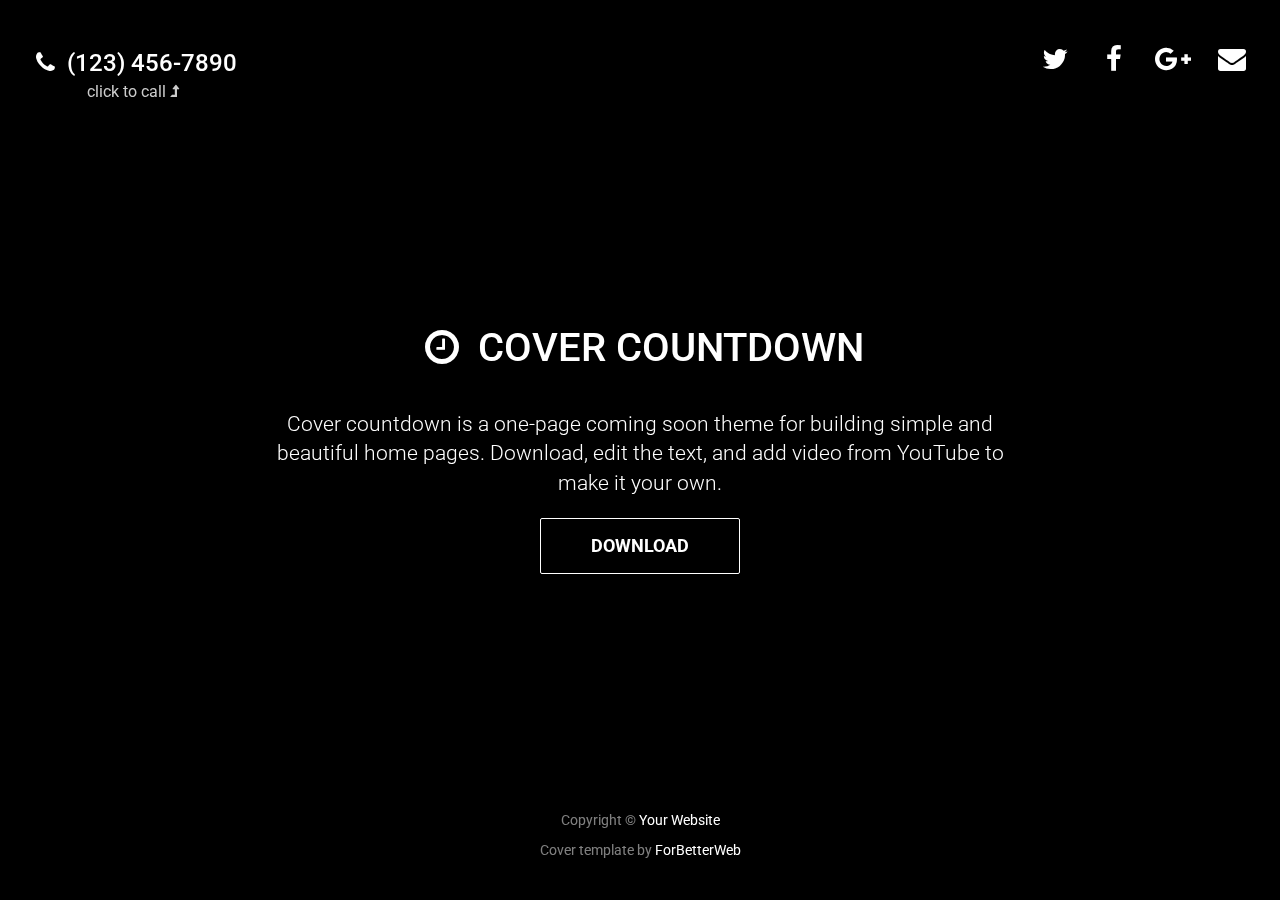
==== cd/index.html @ 3e956c90 "Add files via upload" ====
<!DOCTYPE html>
<html lang="en">
<head>
    <meta charset="utf-8">
    <meta http-equiv="X-UA-Compatible" content="IE=edge">
    <meta name="viewport" content="width=device-width, initial-scale=1">
    <meta name="description" content="">
    <meta name="author" content="">

    <title>Cover Countdown Template for Bootstrap</title>

    <!-- Bootstrap core CSS -->
    <!-- Latest compiled and minified CSS -->
    <link rel="stylesheet" href="https://maxcdn.bootstrapcdn.com/bootstrap/3.3.2/css/bootstrap.min.css">

    <!-- Custom styles for this template -->
    <link href="style.css" rel="stylesheet">

    <!-- Custom fonts for this template -->
    <link href='http://fonts.googleapis.com/css?family=Roboto:400,300,100,500,700,900' rel='stylesheet' type='text/css'>
    <link href="http://maxcdn.bootstrapcdn.com/font-awesome/4.3.0/css/font-awesome.min.css" rel="stylesheet" type="text/css">

    <!-- HTML5 shim and Respond.js for IE8 support of HTML5 elements and media queries -->
    <!--[if lt IE 9]>
    <script src="https://oss.maxcdn.com/html5shiv/3.7.2/html5shiv.min.js"></script>
    <script src="https://oss.maxcdn.com/respond/1.4.2/respond.min.js"></script>
    <![endif]-->
</head>

<body>

<div class="site-wrapper video-background">
    <!--
    Video from YouTube
    Have Questions? How To:
    https://github.com/pupunzi/jquery.mb.YTPlayer/wiki
    -->
    <a id="bgndVideo" class="player" data-property="{videoURL:'https://www.youtube.com/watch?v=k_okcNVZqqI', containment:'body', autoPlay:true, mute:true, startAt:5, stopAt: 120, quality:'small', opacity:1, }"></a>

    <div class="overlay"></div>

    <div class="site-wrapper-inner">

            <div class="masthead clearfix">
                <div class="inner">
                    <h3 class="masthead-brand"><i class="fa fa-phone fa-fw"><a href="tel:1234567890"></i> (123) 456-7890<br><small>click to call <i class="fa fa-level-up"></i></small></a></h3>
                    <nav>
                        <ul class="nav masthead-nav">
                            <li><a href="https://twitter.com/jenyelkind"><i class="fa fa-twitter fa-fw"></i></a></li>
                            <li><a href="https://www.facebook.com/jenyelkind"><i class="fa fa-facebook fa-fw"></i></a></li>
                            <li><a href="https://plus.google.com/+JenyElkind/"><i class="fa fa-google-plus fa-fw"></i></a></li>
                            <li><a href="mailto:elkind@elkind.net"><i class="fa fa-envelope fa-fw"></i></a></li>
                        </ul>
                    </nav>
                </div>
            </div>

            <div class="cover-container">
            <div class="inner cover">
                <h1 class="cover-heading"> <i class="fa fa-clock-o fa-fw"></i> COVER COUNTDOWN</h1>
                <p class="lead">Cover countdown is a one-page coming soon theme for building simple and beautiful home pages. Download, edit the text, and add video from YouTube to make it your own.</p>
                <div id="clock"></div>
                <p class="lead"><a href="http://forbetterweb.com/htmlandbootstrap/classic-cover-video-background-one-page-websites-html-bootstrap/" class="btn btn-lg btn-default">DOWNLOAD</a></p>
            </div>

            <div class="mastfoot">
                <div class="inner">
                    <p>Copyright &copy; <a href="/">Your Website</a></p>
                    <p>Cover template by <a href="http://forbetterweb.com/">ForBetterWeb</a></p>
                </div>
            </div>

        </div>

    </div>
</div>

<!-- jQuery -->
<script src="http://ajax.googleapis.com/ajax/libs/jquery/2.1.1/jquery.min.js"></script>

<!-- Bootstrap core JavaScript -->
<script src="https://maxcdn.bootstrapcdn.com/bootstrap/3.3.2/js/bootstrap.min.js"></script>

<!-- Plugins and Custom JavaScript -->
<script src="js/device.min.js"></script>
<script src="js/jquery.mb.YTPlayer.js"></script>
<script src="js/jquery.countdown.min.js"></script>
<script src="js/custom.js"></script>

<!--
Google Analitics
Demo Purpose Only
Change UA-XXXXXXX-X to be your site's ID
 -->
<script>
    (function(i,s,o,g,r,a,m){i['GoogleAnalyticsObject']=r;i[r]=i[r]||function(){
        (i[r].q=i[r].q||[]).push(arguments)},i[r].l=1*new Date();a=s.createElement(o),
            m=s.getElementsByTagName(o)[0];a.async=1;a.src=g;m.parentNode.insertBefore(a,m)
    })(window,document,'script','//www.google-analytics.com/analytics.js','ga');

    ga('create', 'UA-1057679-2', 'auto');
    ga('send', 'pageview');
</script>

</body>
</html>
---- cd/style.css ----
/*!
 * forbetterweb.com - Classic Cover – One Page Websites (html, bootstrap)
 */

/* Links */
a,
a:focus,
a:hover {
  color: #fff;
  transition: 0.2s;
  -moz-transition: 0.2s;s
  -webkit-transition: 0.2s;
  -o-transition: 0.2s;
}

a:focus,
a:hover {
  opacity: .7;
  text-decoration: none;
}

/* Custom default button */
.btn-default,
.btn-default:hover,
.btn-default:focus {
  color: #fff;
  text-shadow: none;
  background-color: transparent;
  border: 1px solid #fff;
  border-radius: 2px;
}

/*
 * Base structure
 */

html,
body {
  height: 100%;
  background-color: #000;
}
body {
  font-family: Roboto, sans-serif;
  color: #fff;
  text-align: center;
  text-shadow: 0 1px 3px rgba(0,0,0,.5);
}

/* Extra markup and styles for table-esque vertical and horizontal centering */
.site-wrapper {
  display: table;
  width: 100%;
  height: 100%;
  min-height: 100%;
}
.site-wrapper-inner {
  display: table-cell;
  vertical-align: top;
  position:relative;
}
.cover-container {
  margin-right: auto;
  margin-left: auto;
}

/* Padding for spacing */
.inner {
  padding: 30px;
}

/*
 * Header
 */

.masthead-nav > li,
.masthead-brand > li {
  display: inline-block;
}
.masthead-nav > li + li,
.masthead-brand > li + li {
  margin-left: 20px;
}
.masthead-nav > li > a,
.masthead-brand > li > a {
  padding-right: 0;
  padding-left: 0;
  font-size: 28px;
  font-weight: bold;
  color: #fff;
}

.masthead-nav > li > a:hover,
.masthead-nav > li > a:focus,
.masthead-brand > li > a:hover,
.masthead-brand > li > a:focus {
  background-color: transparent;
  color:#fff;
}

.masthead a {
  text-decoration: none;
}

@media (min-width: 768px) {
  .masthead-brand {
    float: left;
  }
  .masthead-nav {
    float: right;
  }
}

/* VIDEO BACKGROUND */

.video-background {
  z-index:550;
  text-align:center;
  height:100%;
  min-height:100%;
  position:relative;
  overflow:hidden
}

.video-background .video-background-container {
  width:830px;
  max-width:100%;
  display:inline-block;
  position:absolute;
  top:50%;
  left:50%;
  -webkit-transform:translate(-50%,-50%);
  -moz-transform:translate(-50%,-50%);
  -ms-transform:translate(-50%,-50%);
  -o-transform:translate(-50%,-50%);
  transform:translate(-50%,-50%)
}

.video-background-title {
  font-size:78px;
  color:#fff;
  font-weight:300;
  text-transform:uppercase;
  text-align:center;
  margin-bottom:22px;
  padding-top:20px;
  display:inline-block;
  background-attachment:scroll;
  background-repeat:repeat-x;
  background-position:top center
}

.video-background-default-image {
  background:url(img/cover.jpg);
  background-repeat:no-repeat;
  background-position:center center;
  background-size:cover;
  width:100%;
  height:100%;
  z-index:0;
  backface-visibility:hidden
}

.overlay {
  background: rgba(0, 0, 0, 0.4);
  width:100%;
  height:100%;
  position:absolute;
  top:0;
  left:0;
}

/*
 * Cover
 */

.cover {
  padding: 0 20px;
}
.cover .btn-lg {
  padding: 15px 50px;
  font-weight: bold;
}

.cover-heading {
  font-size: 30px;
  padding-bottom: 30px;
}

small {
    color:#ccc!important;
}

#clock div {
    display: inline-block;
    font-size: 10px;
    font-weight: 600;
    margin:0 8px 20px 8px;
    text-transform: uppercase;
    letter-spacing: 2px;
    line-height: 30px;
}
#clock span {
    display: block;
    font-size: 32px;
    font-weight: 100;
    padding: 30px 0;
    border-bottom: 1px solid #fff;
}

/*
 * Footer
 */

.mastfoot {
  color: #999; /* IE8 proofing */
  color: rgba(255,255,255,.5);
}

@media (min-width: 768px) {
  .masthead {
    position: fixed;
    top: 0;
  }
  .mastfoot {
    position: fixed;
    bottom: 0;
  }
  .site-wrapper-inner {
    vertical-align: middle;
  }
  .masthead,
  .mastfoot,
  .cover-container {
    width: 100%;
  }
  .cover-heading {
    font-size: 40px;
  }
    #clock span {
        font-size: 72px;
        padding: 30px 0;
    }
    #clock div {
        margin:0 25px 30px 25px;
        line-height: 60px;
        font-size: 14px;
    }
}

@media (min-width: 992px) {
  .mastfoot,
  .cover-container {
    max-width: 800px;
  }
  .masthead {
    max-width: 100%;
     }
}
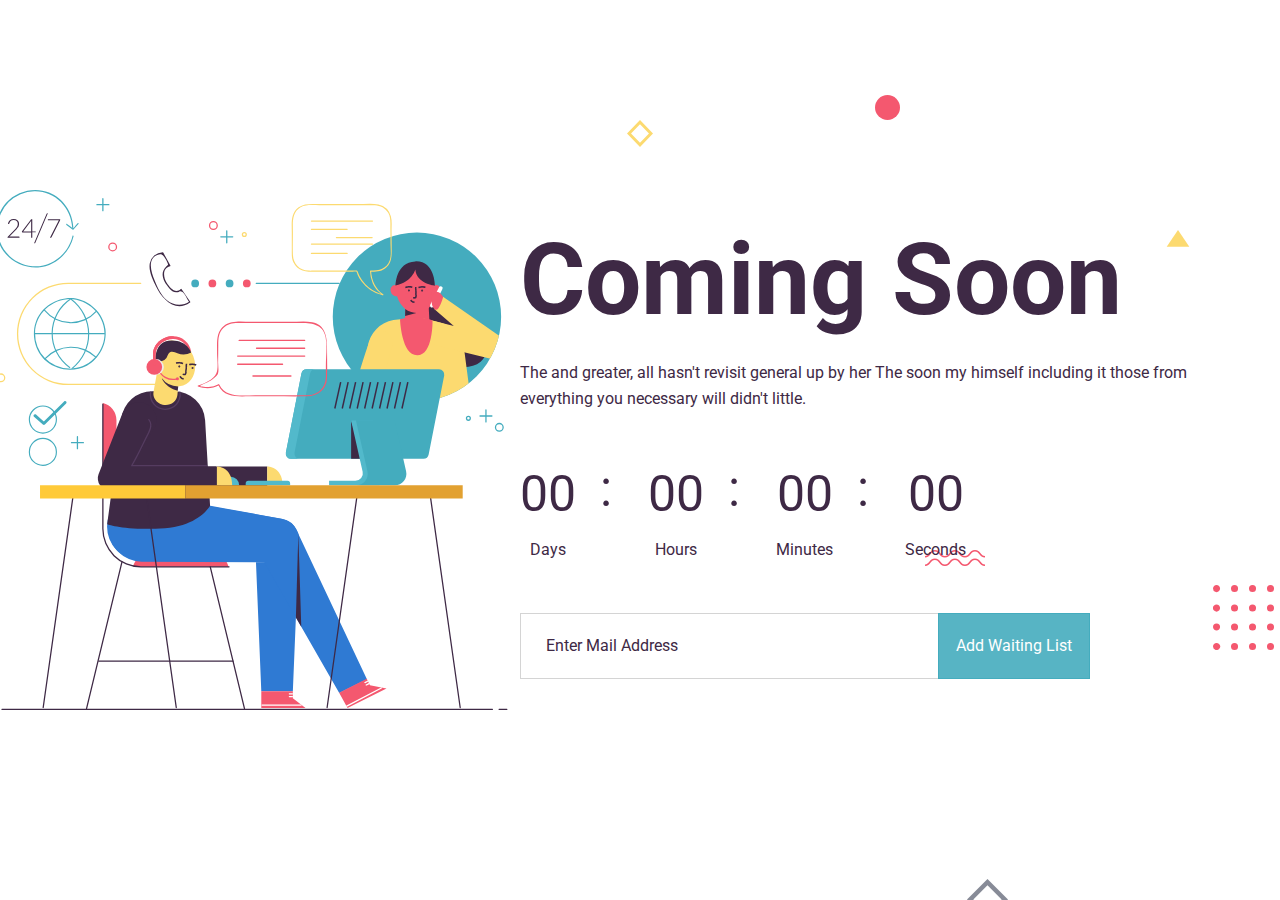
==== commit 552b0b6f: "Add files via upload" ====
--- a/cd/index.html
+++ b/cd/index.html
@@ -1,106 +1,94 @@
-<!DOCTYPE html>
-<html lang="en">
-<head>
-    <meta charset="utf-8">
-    <meta http-equiv="X-UA-Compatible" content="IE=edge">
-    <meta name="viewport" content="width=device-width, initial-scale=1">
-    <meta name="description" content="">
-    <meta name="author" content="">
-
-    <title>Cover Countdown Template for Bootstrap</title>
-
-    <!-- Bootstrap core CSS -->
-    <!-- Latest compiled and minified CSS -->
-    <link rel="stylesheet" href="https://maxcdn.bootstrapcdn.com/bootstrap/3.3.2/css/bootstrap.min.css">
-
-    <!-- Custom styles for this template -->
-    <link href="style.css" rel="stylesheet">
-
-    <!-- Custom fonts for this template -->
-    <link href='http://fonts.googleapis.com/css?family=Roboto:400,300,100,500,700,900' rel='stylesheet' type='text/css'>
-    <link href="http://maxcdn.bootstrapcdn.com/font-awesome/4.3.0/css/font-awesome.min.css" rel="stylesheet" type="text/css">
-
-    <!-- HTML5 shim and Respond.js for IE8 support of HTML5 elements and media queries -->
-    <!--[if lt IE 9]>
-    <script src="https://oss.maxcdn.com/html5shiv/3.7.2/html5shiv.min.js"></script>
-    <script src="https://oss.maxcdn.com/respond/1.4.2/respond.min.js"></script>
-    <![endif]-->
-</head>
-
-<body>
-
-<div class="site-wrapper video-background">
-    <!--
-    Video from YouTube
-    Have Questions? How To:
-    https://github.com/pupunzi/jquery.mb.YTPlayer/wiki
-    -->
-    <a id="bgndVideo" class="player" data-property="{videoURL:'https://www.youtube.com/watch?v=k_okcNVZqqI', containment:'body', autoPlay:true, mute:true, startAt:5, stopAt: 120, quality:'small', opacity:1, }"></a>
-
-    <div class="overlay"></div>
-
-    <div class="site-wrapper-inner">
-
-            <div class="masthead clearfix">
-                <div class="inner">
-                    <h3 class="masthead-brand"><i class="fa fa-phone fa-fw"><a href="tel:1234567890"></i> (123) 456-7890<br><small>click to call <i class="fa fa-level-up"></i></small></a></h3>
-                    <nav>
-                        <ul class="nav masthead-nav">
-                            <li><a href="https://twitter.com/jenyelkind"><i class="fa fa-twitter fa-fw"></i></a></li>
-                            <li><a href="https://www.facebook.com/jenyelkind"><i class="fa fa-facebook fa-fw"></i></a></li>
-                            <li><a href="https://plus.google.com/+JenyElkind/"><i class="fa fa-google-plus fa-fw"></i></a></li>
-                            <li><a href="mailto:elkind@elkind.net"><i class="fa fa-envelope fa-fw"></i></a></li>
-                        </ul>
-                    </nav>
-                </div>
-            </div>
-
-            <div class="cover-container">
-            <div class="inner cover">
-                <h1 class="cover-heading"> <i class="fa fa-clock-o fa-fw"></i> COVER COUNTDOWN</h1>
-                <p class="lead">Cover countdown is a one-page coming soon theme for building simple and beautiful home pages. Download, edit the text, and add video from YouTube to make it your own.</p>
-                <div id="clock"></div>
-                <p class="lead"><a href="http://forbetterweb.com/htmlandbootstrap/classic-cover-video-background-one-page-websites-html-bootstrap/" class="btn btn-lg btn-default">DOWNLOAD</a></p>
-            </div>
-
-            <div class="mastfoot">
-                <div class="inner">
-                    <p>Copyright &copy; <a href="/">Your Website</a></p>
-                    <p>Cover template by <a href="http://forbetterweb.com/">ForBetterWeb</a></p>
-                </div>
-            </div>
-
-        </div>
-
-    </div>
-</div>
-
-<!-- jQuery -->
-<script src="http://ajax.googleapis.com/ajax/libs/jquery/2.1.1/jquery.min.js"></script>
-
-<!-- Bootstrap core JavaScript -->
-<script src="https://maxcdn.bootstrapcdn.com/bootstrap/3.3.2/js/bootstrap.min.js"></script>
-
-<!-- Plugins and Custom JavaScript -->
-<script src="js/device.min.js"></script>
-<script src="js/jquery.mb.YTPlayer.js"></script>
-<script src="js/jquery.countdown.min.js"></script>
-<script src="js/custom.js"></script>
-
-<!--
-Google Analitics
-Demo Purpose Only
-Change UA-XXXXXXX-X to be your site's ID
- -->
-<script>
-    (function(i,s,o,g,r,a,m){i['GoogleAnalyticsObject']=r;i[r]=i[r]||function(){
-        (i[r].q=i[r].q||[]).push(arguments)},i[r].l=1*new Date();a=s.createElement(o),
-            m=s.getElementsByTagName(o)[0];a.async=1;a.src=g;m.parentNode.insertBefore(a,m)
-    })(window,document,'script','//www.google-analytics.com/analytics.js','ga');
-
-    ga('create', 'UA-1057679-2', 'auto');
-    ga('send', 'pageview');
-</script>
-
-</body>
-</html>+<!doctype html>
+<html class="no-js" lang="">
+    <head>
+        <meta charset="utf-8">
+        <meta http-equiv="x-ua-compatible" content="ie=edge">
+        <title>Template 14 | SoonLaunch</title>
+        <meta name="description" content="">
+        <meta name="viewport" content="width=device-width, initial-scale=1">
+
+        <meta name="author" content="SoonLaunch">
+		<link rel="shortcut icon" type="image/x-icon" href="assets/img/favicon.png">
+        <!-- Place favicon.ico in the root directory -->
+
+		<!-- ========================= CSS here ========================= -->
+		<link rel="stylesheet" href="assets/css/bootstrap-4.5.0.min.css">
+        <link rel="stylesheet" href="assets/css/lineicons.css">
+		<link rel="stylesheet" href="assets/css/animate.css">
+		<link rel="stylesheet" href="assets/css/style.css">
+    </head>
+    <body>
+        <!--[if lte IE 9]>
+            <p class="browserupgrade">You are using an <strong>outdated</strong> browser. Please <a href="https://browsehappy.com/">upgrade your browser</a> to improve your experience and security.</p>
+        <![endif]-->
+
+        <!-- ========================= main-wrapper start ========================= -->
+        <main class="main-14">
+            <div class="main-wrapper demo-14">
+                <!-- shapes start  -->
+                <img src="assets/img/shape-1.svg" alt="" class="shape shape-1">
+                <img src="assets/img/shape-2.svg" alt="" class="shape shape-2">
+                <img src="assets/img/shape-3.svg" alt="" class="shape shape-3">
+                <img src="assets/img/shape-4.svg" alt="" class="shape shape-4">
+                <img src="assets/img/shape-5.svg" alt="" class="shape shape-5">
+                <img src="assets/img/shape-6.svg" alt="" class="shape shape-6">
+                <!-- shapes end  -->
+                <div class="container">
+                    <div class="row align-items-center">
+                        <div class="col-xl-5 col-lg-6 col-md-6">
+                            <!-- img-wrapper start  -->
+                            <div class="img-wrapper wow fadeInLeft" data-wow-delay=".2s">
+                                <img src="assets/img/img-1.svg" alt="">
+                            </div>
+                            <!-- img-wrapper end  -->
+                        </div>
+                        <div class="col-xl-7 col-lg-6 col-md-6 odd-col">
+                            <!-- content-wrapper start  -->
+                            <div class="content-wrapper">
+                                <h1 class="wow fadeInDown" data-wow-delay=".2s">Coming Soon</h1>
+                                <p class="wow fadeInUp" data-wow-delay=".4s">The and greater, all hasn't revisit general up by her The soon my himself including it those
+                                    from everything you necessary will didn't little.</p>
+        
+                                <div class="wow fadeInLeft" data-wow-delay=".2s" data-countdown="2022/10/14"></div>
+                                <!-- countdown ed  -->
+
+                                <!-- sunscribe-form start  -->
+                                <form
+                                    action="https://soonlaunch.us18.list-manage.com/subscribe/post?u=4dbefd9d3a1d6a570020b1e85&amp;id=e16d098ae8"
+                                    method="post" id="subscribe-form" name="subscribe-form"
+                                    class="subscribe-form subscribe-form-1 validate wow fadeInDown" data-wow-delay=".6s"
+                                    target="_blank" novalidate="">
+                                    <input type="email" name="EMAIL" id="EMAIL" class="required email"
+                                        placeholder="Enter Mail Address">
+
+                                    <div id="mce-responses" class="clear">
+                                        <div class="response" id="mce-error-response" style="display:none"></div>
+                                        <div class="response" id="mce-success-response" style="display:none"></div>
+                                    </div>
+                                    <!-- real people should not fill this in and expect good things - do not remove this or risk form bot signups-->
+                                    <div style="position: absolute; left: -5000px;" aria-hidden="true"><input
+                                        type="text" name="b_4dbefd9d3a1d6a570020b1e85_e16d098ae8" tabindex="-1"
+                                        value=""></div>
+
+                                    <button id="subscribe" class="sub_btn common-btn">Add Waiting List</button>
+                                </form>
+                                <!-- subscribe-form end  -->
+                            </div>
+                            <!-- content-wrapper end  -->
+                        </div>
+                    </div>
+                </div> <!-- end container -->
+            </div>
+        </main>
+        <!-- ========================= main-wrapper end ========================= -->
+        
+		<!-- ========================= JS here ========================= -->
+		<script src="assets/js/vendor/modernizr-3.5.0.min.js"></script>
+		<script src="assets/js/vendor/jquery-3.5.1.min.js"></script>
+		<script src="assets/js/popper.min.js"></script>
+		<script src="assets/js/bootstrap-4.5.0.min.js"></script>
+        <script src="assets/js/countdown.js"></script>
+        <script src="assets/js/wow.min.js"></script>
+		<script src="assets/js/main.js"></script>
+    </body>
+</html>
--- a/cd/assets/css/style.css
+++ b/cd/assets/css/style.css
@@ -0,0 +1,1312 @@
+/*===========================
+    01. Common CSS
+===========================*/
+@import url("https://fonts.googleapis.com/css?family=Roboto:400,500,700,900&display=swap");
+body {
+  font-family: "Roboto", sans-serif;
+  font-weight: normal;
+  font-style: normal;
+  overflow-x: hidden;
+}
+
+* {
+  margin: 0;
+  padding: 0;
+  -webkit-box-sizing: border-box;
+  box-sizing: border-box;
+}
+
+a:focus,
+input:focus,
+textarea:focus,
+button:focus {
+  text-decoration: none;
+  outline: none;
+  -webkit-box-shadow: none;
+  box-shadow: none;
+}
+
+a {
+  -webkit-transition: all 0.3s;
+  transition: all 0.3s;
+}
+
+button {
+  cursor: pointer;
+}
+
+a:focus,
+a:hover {
+  text-decoration: none;
+}
+
+i,
+span,
+a {
+  display: inline-block;
+}
+
+audio,
+canvas,
+iframe,
+img,
+svg,
+video {
+  vertical-align: middle;
+}
+
+h1,
+h2,
+h3,
+h4,
+h5,
+h6 {
+  font-weight: 600;
+  margin: 0px;
+}
+
+h1 a,
+h2 a,
+h3 a,
+h4 a,
+h5 a,
+h6 a {
+  color: inherit;
+}
+
+h1 {
+  font-size: 50px;
+  margin-bottom: 20px;
+}
+
+h2 {
+  font-size: 45px;
+}
+
+@media (max-width: 767px) {
+  h2 {
+    font-size: 36px;
+  }
+}
+
+@media only screen and (min-width: 480px) and (max-width: 767px) {
+  h2 {
+    font-size: 40px;
+  }
+}
+
+h3 {
+  font-size: 28px;
+}
+
+h4 {
+  font-size: 24px;
+}
+
+h5 {
+  font-size: 20px;
+}
+
+h6 {
+  font-size: 16px;
+}
+
+ul, ol {
+  margin: 0px;
+  padding: 0px;
+  list-style-type: none;
+}
+
+p {
+  font-size: 18px;
+  font-weight: 400;
+  line-height: 28px;
+  margin: 0px;
+}
+
+.img-bg {
+  background-position: center center;
+  background-size: cover;
+  background-repeat: no-repeat;
+  width: 100%;
+  height: 100%;
+}
+
+.shape {
+  position: absolute;
+  z-index: -1;
+}
+
+@media only screen and (min-width: 480px) and (max-width: 767px) {
+  .container {
+    width: 450px;
+  }
+}
+
+.logo img {
+  width: 50%;
+}
+
+@media only screen and (min-width: 768px) and (max-width: 991px) {
+  .img-wrapper {
+    display: none;
+  }
+}
+
+@media (max-width: 767px) {
+  .img-wrapper {
+    display: none;
+  }
+}
+
+@media (max-width: 767px) {
+  .odd-col {
+    -webkit-box-ordinal-group: 0;
+        -ms-flex-order: -1;
+            order: -1;
+  }
+}
+
+.slick-slide:focus {
+  outline: 0;
+}
+
+.common-btn {
+  position: relative;
+  overflow: hidden;
+  z-index: 2;
+}
+
+.common-btn::after {
+  content: '';
+  position: absolute;
+  width: 100%;
+  height: 100%;
+  top: 0;
+  left: 0;
+  background: rgba(255, 255, 255, 0.1);
+  border-radius: inherit;
+  -webkit-transition: all 0.3s;
+  transition: all 0.3s;
+}
+
+.common-btn:hover::after {
+  -webkit-transform: scale(0.5);
+  transform: scale(0.5);
+  opacity: 0;
+}
+
+.mt-5 {
+  margin-top: 5px;
+}
+
+.mt-10 {
+  margin-top: 10px;
+}
+
+.mt-15 {
+  margin-top: 15px;
+}
+
+.mt-20 {
+  margin-top: 20px;
+}
+
+.mt-25 {
+  margin-top: 25px;
+}
+
+.mt-30 {
+  margin-top: 30px;
+}
+
+.mt-35 {
+  margin-top: 35px;
+}
+
+.mt-40 {
+  margin-top: 40px;
+}
+
+.mt-45 {
+  margin-top: 45px;
+}
+
+.mt-50 {
+  margin-top: 50px;
+}
+
+.mt-55 {
+  margin-top: 55px;
+}
+
+.mt-60 {
+  margin-top: 60px;
+}
+
+.mt-65 {
+  margin-top: 65px;
+}
+
+.mt-70 {
+  margin-top: 70px;
+}
+
+.mt-75 {
+  margin-top: 75px;
+}
+
+.mt-80 {
+  margin-top: 80px;
+}
+
+.mt-85 {
+  margin-top: 85px;
+}
+
+.mt-90 {
+  margin-top: 90px;
+}
+
+.mt-95 {
+  margin-top: 95px;
+}
+
+.mt-100 {
+  margin-top: 100px;
+}
+
+.mt-105 {
+  margin-top: 105px;
+}
+
+.mt-110 {
+  margin-top: 110px;
+}
+
+.mt-115 {
+  margin-top: 115px;
+}
+
+.mt-120 {
+  margin-top: 120px;
+}
+
+.mt-125 {
+  margin-top: 125px;
+}
+
+.mt-130 {
+  margin-top: 130px;
+}
+
+.mt-135 {
+  margin-top: 135px;
+}
+
+.mt-140 {
+  margin-top: 140px;
+}
+
+.mt-145 {
+  margin-top: 145px;
+}
+
+.mt-150 {
+  margin-top: 150px;
+}
+
+.mt-155 {
+  margin-top: 155px;
+}
+
+.mt-160 {
+  margin-top: 160px;
+}
+
+.mt-165 {
+  margin-top: 165px;
+}
+
+.mt-170 {
+  margin-top: 170px;
+}
+
+.mt-175 {
+  margin-top: 175px;
+}
+
+.mt-180 {
+  margin-top: 180px;
+}
+
+.mt-185 {
+  margin-top: 185px;
+}
+
+.mt-190 {
+  margin-top: 190px;
+}
+
+.mt-195 {
+  margin-top: 195px;
+}
+
+.mt-200 {
+  margin-top: 200px;
+}
+
+.mt-205 {
+  margin-top: 205px;
+}
+
+.mt-210 {
+  margin-top: 210px;
+}
+
+.mt-215 {
+  margin-top: 215px;
+}
+
+.mt-220 {
+  margin-top: 220px;
+}
+
+.mt-225 {
+  margin-top: 225px;
+}
+
+.mb-5 {
+  margin-bottom: 5px;
+}
+
+.mb-10 {
+  margin-bottom: 10px;
+}
+
+.mb-15 {
+  margin-bottom: 15px;
+}
+
+.mb-20 {
+  margin-bottom: 20px;
+}
+
+.mb-25 {
+  margin-bottom: 25px;
+}
+
+.mb-30 {
+  margin-bottom: 30px;
+}
+
+.mb-35 {
+  margin-bottom: 35px;
+}
+
+.mb-40 {
+  margin-bottom: 40px;
+}
+
+.mb-45 {
+  margin-bottom: 45px;
+}
+
+.mb-50 {
+  margin-bottom: 50px;
+}
+
+.mb-55 {
+  margin-bottom: 55px;
+}
+
+.mb-60 {
+  margin-bottom: 60px;
+}
+
+.mb-65 {
+  margin-bottom: 65px;
+}
+
+.mb-70 {
+  margin-bottom: 70px;
+}
+
+.mb-75 {
+  margin-bottom: 75px;
+}
+
+.mb-80 {
+  margin-bottom: 80px;
+}
+
+.mb-85 {
+  margin-bottom: 85px;
+}
+
+.mb-90 {
+  margin-bottom: 90px;
+}
+
+.mb-95 {
+  margin-bottom: 95px;
+}
+
+.mb-100 {
+  margin-bottom: 100px;
+}
+
+.mb-105 {
+  margin-bottom: 105px;
+}
+
+.mb-110 {
+  margin-bottom: 110px;
+}
+
+.mb-115 {
+  margin-bottom: 115px;
+}
+
+.mb-120 {
+  margin-bottom: 120px;
+}
+
+.mb-125 {
+  margin-bottom: 125px;
+}
+
+.mb-130 {
+  margin-bottom: 130px;
+}
+
+.mb-135 {
+  margin-bottom: 135px;
+}
+
+.mb-140 {
+  margin-bottom: 140px;
+}
+
+.mb-145 {
+  margin-bottom: 145px;
+}
+
+.mb-150 {
+  margin-bottom: 150px;
+}
+
+.mb-155 {
+  margin-bottom: 155px;
+}
+
+.mb-160 {
+  margin-bottom: 160px;
+}
+
+.mb-165 {
+  margin-bottom: 165px;
+}
+
+.mb-170 {
+  margin-bottom: 170px;
+}
+
+.mb-175 {
+  margin-bottom: 175px;
+}
+
+.mb-180 {
+  margin-bottom: 180px;
+}
+
+.mb-185 {
+  margin-bottom: 185px;
+}
+
+.mb-190 {
+  margin-bottom: 190px;
+}
+
+.mb-195 {
+  margin-bottom: 195px;
+}
+
+.mb-200 {
+  margin-bottom: 200px;
+}
+
+.mb-205 {
+  margin-bottom: 205px;
+}
+
+.mb-210 {
+  margin-bottom: 210px;
+}
+
+.mb-215 {
+  margin-bottom: 215px;
+}
+
+.mb-220 {
+  margin-bottom: 220px;
+}
+
+.mb-225 {
+  margin-bottom: 225px;
+}
+
+.pt-5 {
+  padding-top: 5px;
+}
+
+.pt-10 {
+  padding-top: 10px;
+}
+
+.pt-15 {
+  padding-top: 15px;
+}
+
+.pt-20 {
+  padding-top: 20px;
+}
+
+.pt-25 {
+  padding-top: 25px;
+}
+
+.pt-30 {
+  padding-top: 30px;
+}
+
+.pt-35 {
+  padding-top: 35px;
+}
+
+.pt-40 {
+  padding-top: 40px;
+}
+
+.pt-45 {
+  padding-top: 45px;
+}
+
+.pt-50 {
+  padding-top: 50px;
+}
+
+.pt-55 {
+  padding-top: 55px;
+}
+
+.pt-60 {
+  padding-top: 60px;
+}
+
+.pt-65 {
+  padding-top: 65px;
+}
+
+.pt-70 {
+  padding-top: 70px;
+}
+
+.pt-75 {
+  padding-top: 75px;
+}
+
+.pt-80 {
+  padding-top: 80px;
+}
+
+.pt-85 {
+  padding-top: 85px;
+}
+
+.pt-90 {
+  padding-top: 90px;
+}
+
+.pt-95 {
+  padding-top: 95px;
+}
+
+.pt-100 {
+  padding-top: 100px;
+}
+
+.pt-105 {
+  padding-top: 105px;
+}
+
+.pt-110 {
+  padding-top: 110px;
+}
+
+.pt-115 {
+  padding-top: 115px;
+}
+
+.pt-120 {
+  padding-top: 120px;
+}
+
+.pt-125 {
+  padding-top: 125px;
+}
+
+.pt-130 {
+  padding-top: 130px;
+}
+
+.pt-135 {
+  padding-top: 135px;
+}
+
+.pt-140 {
+  padding-top: 140px;
+}
+
+.pt-145 {
+  padding-top: 145px;
+}
+
+.pt-150 {
+  padding-top: 150px;
+}
+
+.pt-155 {
+  padding-top: 155px;
+}
+
+.pt-160 {
+  padding-top: 160px;
+}
+
+.pt-165 {
+  padding-top: 165px;
+}
+
+.pt-170 {
+  padding-top: 170px;
+}
+
+.pt-175 {
+  padding-top: 175px;
+}
+
+.pt-180 {
+  padding-top: 180px;
+}
+
+.pt-185 {
+  padding-top: 185px;
+}
+
+.pt-190 {
+  padding-top: 190px;
+}
+
+.pt-195 {
+  padding-top: 195px;
+}
+
+.pt-200 {
+  padding-top: 200px;
+}
+
+.pt-205 {
+  padding-top: 205px;
+}
+
+.pt-210 {
+  padding-top: 210px;
+}
+
+.pt-215 {
+  padding-top: 215px;
+}
+
+.pt-220 {
+  padding-top: 220px;
+}
+
+.pt-225 {
+  padding-top: 225px;
+}
+
+.pb-5 {
+  padding-bottom: 5px;
+}
+
+.pb-10 {
+  padding-bottom: 10px;
+}
+
+.pb-15 {
+  padding-bottom: 15px;
+}
+
+.pb-20 {
+  padding-bottom: 20px;
+}
+
+.pb-25 {
+  padding-bottom: 25px;
+}
+
+.pb-30 {
+  padding-bottom: 30px;
+}
+
+.pb-35 {
+  padding-bottom: 35px;
+}
+
+.pb-40 {
+  padding-bottom: 40px;
+}
+
+.pb-45 {
+  padding-bottom: 45px;
+}
+
+.pb-50 {
+  padding-bottom: 50px;
+}
+
+.pb-55 {
+  padding-bottom: 55px;
+}
+
+.pb-60 {
+  padding-bottom: 60px;
+}
+
+.pb-65 {
+  padding-bottom: 65px;
+}
+
+.pb-70 {
+  padding-bottom: 70px;
+}
+
+.pb-75 {
+  padding-bottom: 75px;
+}
+
+.pb-80 {
+  padding-bottom: 80px;
+}
+
+.pb-85 {
+  padding-bottom: 85px;
+}
+
+.pb-90 {
+  padding-bottom: 90px;
+}
+
+.pb-95 {
+  padding-bottom: 95px;
+}
+
+.pb-100 {
+  padding-bottom: 100px;
+}
+
+.pb-105 {
+  padding-bottom: 105px;
+}
+
+.pb-110 {
+  padding-bottom: 110px;
+}
+
+.pb-115 {
+  padding-bottom: 115px;
+}
+
+.pb-120 {
+  padding-bottom: 120px;
+}
+
+.pb-125 {
+  padding-bottom: 125px;
+}
+
+.pb-130 {
+  padding-bottom: 130px;
+}
+
+.pb-135 {
+  padding-bottom: 135px;
+}
+
+.pb-140 {
+  padding-bottom: 140px;
+}
+
+.pb-145 {
+  padding-bottom: 145px;
+}
+
+.pb-150 {
+  padding-bottom: 150px;
+}
+
+.pb-155 {
+  padding-bottom: 155px;
+}
+
+.pb-160 {
+  padding-bottom: 160px;
+}
+
+.pb-165 {
+  padding-bottom: 165px;
+}
+
+.pb-170 {
+  padding-bottom: 170px;
+}
+
+.pb-175 {
+  padding-bottom: 175px;
+}
+
+.pb-180 {
+  padding-bottom: 180px;
+}
+
+.pb-185 {
+  padding-bottom: 185px;
+}
+
+.pb-190 {
+  padding-bottom: 190px;
+}
+
+.pb-195 {
+  padding-bottom: 195px;
+}
+
+.pb-200 {
+  padding-bottom: 200px;
+}
+
+.pb-205 {
+  padding-bottom: 205px;
+}
+
+.pb-210 {
+  padding-bottom: 210px;
+}
+
+.pb-215 {
+  padding-bottom: 215px;
+}
+
+.pb-220 {
+  padding-bottom: 220px;
+}
+
+.pb-225 {
+  padding-bottom: 225px;
+}
+
+input {
+  -webkit-transition: all 0.3s;
+  transition: all 0.3s;
+  font-size: 16px;
+  border: 1px solid rgba(112, 112, 112, 0.3);
+}
+
+input::-webkit-input-placeholder {
+  font-size: 16px;
+}
+
+input:-ms-input-placeholder {
+  font-size: 16px;
+}
+
+input::-ms-input-placeholder {
+  font-size: 16px;
+}
+
+input::placeholder {
+  font-size: 16px;
+}
+
+input:focus {
+  border-color: #2F80ED;
+}
+
+.subscribe-form-1 {
+  position: relative;
+  max-width: 570px;
+}
+
+.subscribe-form-1 input {
+  padding: 20px 25px;
+  width: 100%;
+}
+
+.subscribe-form-1 button {
+  padding: 20px 17px;
+  color: #fff;
+  border: 1px solid transparent;
+  position: absolute;
+  bottom: 0;
+  right: 0;
+}
+
+@media (max-width: 767px) {
+  .subscribe-form-1 button {
+    position: relative;
+    margin-top: 15px;
+  }
+}
+
+@media only screen and (min-width: 480px) and (max-width: 767px) {
+  .subscribe-form-1 button {
+    position: absolute;
+  }
+}
+
+.countdown {
+  padding-top: 40px;
+  padding-bottom: 40px;
+}
+
+.countdown .single-count-content {
+  position: relative;
+  padding: 0 40px;
+  text-align: center;
+}
+
+@media only screen and (min-width: 992px) and (max-width: 1199px) {
+  .countdown .single-count-content {
+    padding: 0 30px;
+  }
+}
+
+@media (max-width: 767px) {
+  .countdown .single-count-content {
+    padding: 0 10px;
+  }
+}
+
+@media only screen and (min-width: 480px) and (max-width: 767px) {
+  .countdown .single-count-content {
+    padding: 0 20px;
+  }
+}
+
+.countdown .single-count-content::after {
+  position: absolute;
+  right: 0;
+  top: 0;
+  font-size: 50px;
+}
+
+@media (max-width: 767px) {
+  .countdown .single-count-content::after {
+    top: -10px;
+  }
+}
+
+@media only screen and (min-width: 480px) and (max-width: 767px) {
+  .countdown .single-count-content::after {
+    top: -5px;
+  }
+}
+
+.countdown .single-count-content:first-child {
+  padding-left: 0px;
+}
+
+.countdown .single-count-content:last-child {
+  padding-right: 0px;
+}
+
+.countdown .single-count-content:last-child::after {
+  display: none;
+}
+
+.countdown .single-count-content .count {
+  font-size: 50px;
+}
+
+@media (max-width: 767px) {
+  .countdown .single-count-content .count {
+    font-size: 35px;
+  }
+}
+
+@media only screen and (min-width: 480px) and (max-width: 767px) {
+  .countdown .single-count-content .count {
+    font-size: 45px;
+  }
+}
+
+.countdown .single-count-content .text {
+  margin-bottom: 0;
+}
+
+@media (max-width: 767px) {
+  .countdown .single-count-content .text {
+    font-size: 15px;
+  }
+}
+
+main.main-14 .main-wrapper {
+  width: 100%;
+}
+
+main.main-14 .main-wrapper.demo-14 {
+  overflow: hidden;
+  width: 100%;
+  height: 100vh;
+  display: -webkit-box;
+  display: -ms-flexbox;
+  display: flex;
+  -webkit-box-align: center;
+      -ms-flex-align: center;
+          align-items: center;
+  -webkit-box-pack: center;
+      -ms-flex-pack: center;
+          justify-content: center;
+  font-family: "Roboto", sans-serif;
+  color: #3E2945;
+  position: relative;
+}
+
+@media (max-width: 767px) {
+  main.main-14 .main-wrapper.demo-14 {
+    padding-top: 50px;
+    padding-bottom: 50px;
+  }
+}
+
+main.main-14 .main-wrapper.demo-14 .img-wrapper {
+  margin-left: -100px;
+}
+
+@media only screen and (min-width: 768px) and (max-width: 991px) {
+  main.main-14 .main-wrapper.demo-14 .img-wrapper {
+    display: block;
+    margin-left: -150px;
+    margin-right: 0;
+  }
+}
+
+@media (max-width: 767px) {
+  main.main-14 .main-wrapper.demo-14 .img-wrapper {
+    margin-left: 0px;
+  }
+}
+
+@media only screen and (min-width: 768px) and (max-width: 991px) {
+  main.main-14 .main-wrapper.demo-14 .img-wrapper img {
+    width: 100%;
+  }
+}
+
+@media (max-width: 767px) {
+  main.main-14 .main-wrapper.demo-14 .img-wrapper img {
+    width: 100%;
+  }
+}
+
+main.main-14 .main-wrapper.demo-14 .shape-1 {
+  left: 0;
+  right: 0;
+  margin: auto;
+  top: 120px;
+}
+
+main.main-14 .main-wrapper.demo-14 .shape-2 {
+  right: 380px;
+  top: 95px;
+}
+
+main.main-14 .main-wrapper.demo-14 .shape-3 {
+  right: 88px;
+  top: 230px;
+}
+
+main.main-14 .main-wrapper.demo-14 .shape-4 {
+  right: 295px;
+  top: 550px;
+}
+
+main.main-14 .main-wrapper.demo-14 .shape-5 {
+  right: -48px;
+  bottom: 250px;
+}
+
+main.main-14 .main-wrapper.demo-14 .shape-6 {
+  right: 272px;
+  bottom: -20px;
+}
+
+main.main-14 .main-wrapper.demo-14 .content-wrapper {
+  margin-left: -40px;
+}
+
+@media (max-width: 767px) {
+  main.main-14 .main-wrapper.demo-14 .content-wrapper {
+    margin-left: 0px;
+    margin-bottom: 30px;
+  }
+}
+
+main.main-14 .main-wrapper.demo-14 .content-wrapper h1 {
+  font-size: 100px;
+  font-weight: 700;
+  margin-bottom: 20px;
+}
+
+@media only screen and (min-width: 992px) and (max-width: 1199px) {
+  main.main-14 .main-wrapper.demo-14 .content-wrapper h1 {
+    font-size: 70px;
+  }
+}
+
+@media only screen and (min-width: 768px) and (max-width: 991px) {
+  main.main-14 .main-wrapper.demo-14 .content-wrapper h1 {
+    font-size: 60px;
+  }
+}
+
+@media (max-width: 767px) {
+  main.main-14 .main-wrapper.demo-14 .content-wrapper h1 {
+    font-size: 50px;
+  }
+}
+
+main.main-14 .main-wrapper.demo-14 .content-wrapper p {
+  font-size: 16px;
+  line-height: 26px;
+}
+
+main.main-14 .main-wrapper.demo-14 .content-wrapper .countdown {
+  padding-top: 45px;
+  padding-bottom: 50px;
+}
+
+main.main-14 .main-wrapper.demo-14 .content-wrapper .countdown .single-count-content {
+  padding: 0 36px;
+  position: relative;
+}
+
+@media only screen and (min-width: 992px) and (max-width: 1199px) {
+  main.main-14 .main-wrapper.demo-14 .content-wrapper .countdown .single-count-content {
+    padding: 0 25px;
+  }
+}
+
+@media only screen and (min-width: 768px) and (max-width: 991px) {
+  main.main-14 .main-wrapper.demo-14 .content-wrapper .countdown .single-count-content {
+    padding: 0 15px;
+  }
+}
+
+@media (max-width: 767px) {
+  main.main-14 .main-wrapper.demo-14 .content-wrapper .countdown .single-count-content {
+    padding: 0 15px;
+  }
+}
+
+main.main-14 .main-wrapper.demo-14 .content-wrapper .countdown .single-count-content:first-child {
+  padding-left: 0px;
+}
+
+main.main-14 .main-wrapper.demo-14 .content-wrapper .countdown .single-count-content:last-child {
+  padding-right: 0;
+}
+
+main.main-14 .main-wrapper.demo-14 .content-wrapper .countdown .single-count-content:last-child::after {
+  content: '';
+}
+
+main.main-14 .main-wrapper.demo-14 .content-wrapper .countdown .single-count-content::after {
+  content: ':';
+  font-size: 50px;
+  color: #3E2945;
+  position: absolute;
+  top: -5px;
+  right: 0;
+}
+
+@media (max-width: 767px) {
+  main.main-14 .main-wrapper.demo-14 .content-wrapper .countdown .single-count-content::after {
+    font-size: 35px;
+    top: 0;
+  }
+}
+
+main.main-14 .main-wrapper.demo-14 .content-wrapper .countdown .single-count-content .count {
+  font-size: 50px;
+  margin-bottom: 5px;
+}
+
+@media (max-width: 767px) {
+  main.main-14 .main-wrapper.demo-14 .content-wrapper .countdown .single-count-content .count {
+    font-size: 35px;
+  }
+}
+
+main.main-14 .main-wrapper.demo-14 .content-wrapper .countdown .single-count-content .text {
+  font-size: 16px;
+}
+
+@media (max-width: 767px) {
+  main.main-14 .main-wrapper.demo-14 .content-wrapper .countdown .single-count-content .text {
+    font-size: 15px;
+  }
+}
+
+main.main-14 .main-wrapper.demo-14 .content-wrapper .subscribe-form input {
+  border: 1px solid rgba(112, 112, 112, 0.3);
+}
+
+main.main-14 .main-wrapper.demo-14 .content-wrapper .subscribe-form input::-webkit-input-placeholder {
+  color: #3E2945;
+}
+
+main.main-14 .main-wrapper.demo-14 .content-wrapper .subscribe-form input:-ms-input-placeholder {
+  color: #3E2945;
+}
+
+main.main-14 .main-wrapper.demo-14 .content-wrapper .subscribe-form input::-ms-input-placeholder {
+  color: #3E2945;
+}
+
+main.main-14 .main-wrapper.demo-14 .content-wrapper .subscribe-form input::placeholder {
+  color: #3E2945;
+}
+
+main.main-14 .main-wrapper.demo-14 .content-wrapper .subscribe-form input:focus {
+  border-color: #44ACBE;
+}
+
+main.main-14 .main-wrapper.demo-14 .content-wrapper .subscribe-form button {
+  background: #44ACBE;
+}
+
+@media (max-width: 767px) {
+  main.main-14 .main-wrapper.demo-14 .content-wrapper .subscribe-form button {
+    position: unset;
+    margin-top: 15px;
+  }
+}
+
+@media only screen and (min-width: 480px) and (max-width: 767px) {
+  main.main-14 .main-wrapper.demo-14 .content-wrapper .subscribe-form button {
+    position: absolute;
+  }
+}
+/*# sourceMappingURL=style.css.map */